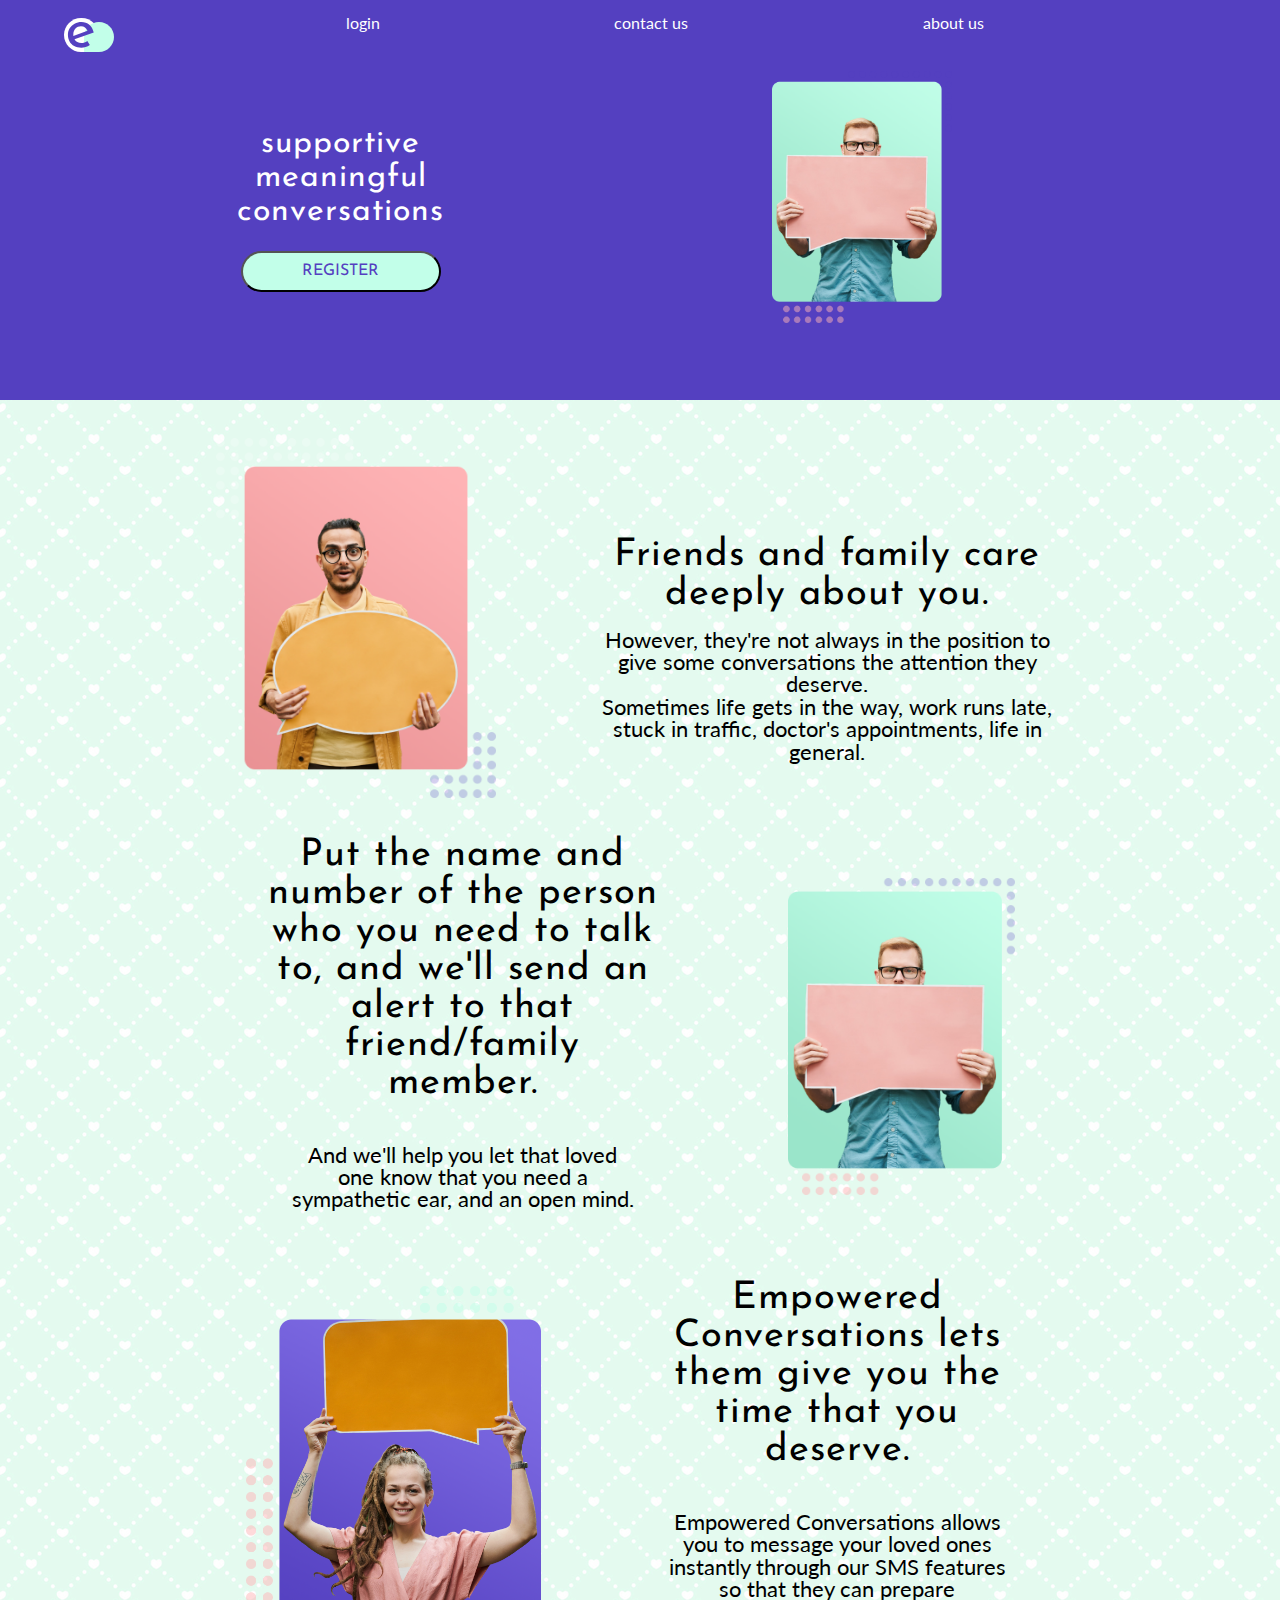
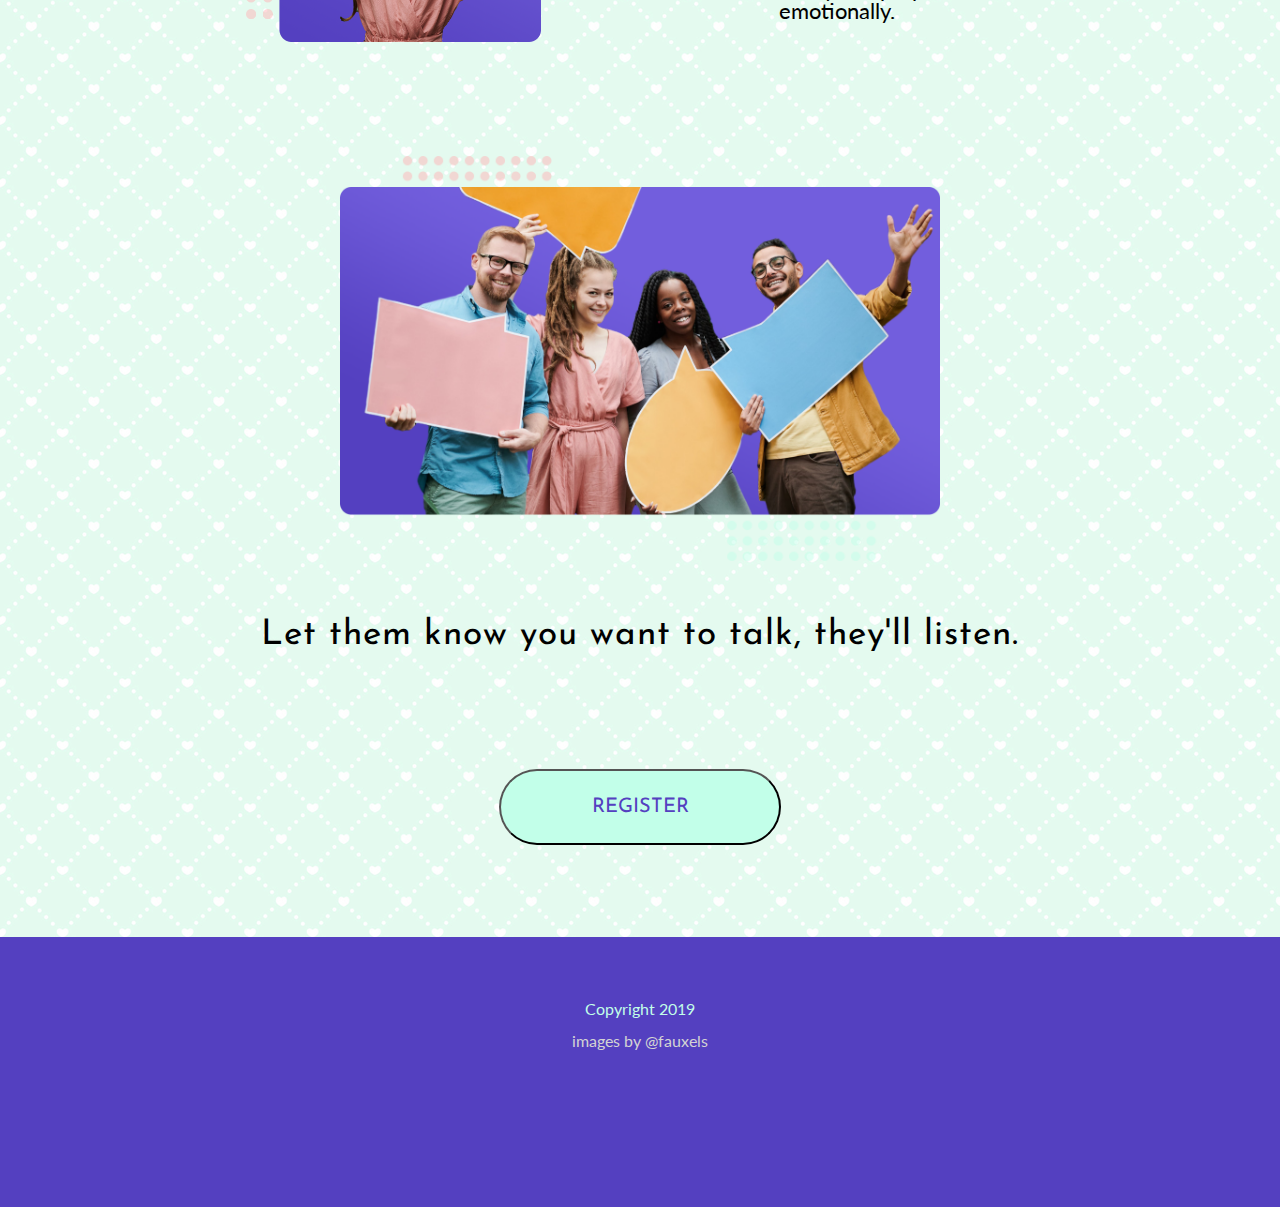
==== index.html @ f2c9d484 "Most of project finished, just need final group photos for the about page" ====
<!doctype html>

   <lang="en">
   <head>
       <meta charset="utf-8">
       <meta name="viewport" content="width=device-width, initial-scale=1.0">
       <title>Empowered Conversations</title>
       <link rel="stylesheet" href="https://cdnjs.cloudflare.com/ajax/libs/font-awesome/4.7.0/css/font-awesome.min.css">
      <link href="https://fonts.googleapis.com/css?family=Josefin+Sans|Lato&display=swap" rel="stylesheet">
      <!--<link rel="stylesheet" href="https://www.w3schools.com/w3css/4/w3.css">--> <!--possibly going to use this library for animations, not sure yet-->

       <link rel="stylesheet" href="css/index.css">

       <!--[if lt IE 9]>
         <script src="https://cdnjs.cloudflare.com/ajax/libs/html5shiv/3.7.3/html5shiv.js"></script>
       <![endif]-->
   </head>

   <body>

     <div class = "topBlock">
     <nav>
       <div class="topnav"> <!-- giving this a class so we can target the hamburger menu--->


          <a href = "index.html" class ="active">
            <div class "logo"> <svg width="50" height="40" viewBox="0 0 434 295" fill="none" xmlns="http://www.w3.org/2000/svg">
    <path d="M301 147.5C301 66.038 234.966 0 153.51 0H147.49C66.0335 0 0 66.038 0 147.5C0 228.962 66.0335 295 147.49 295H301V147.5Z" fill="white"/>
    <path d="M174 165C174 93.2029 232.203 35 304 35C375.797 35 434 93.203 434 165C434 236.797 375.797 295 304 295H174V165Z" fill="#C2FFE9"/>
    <path d="M151.091 217.365C168.739 217.365 185.879 211.27 202.509 199.079L224.4 234.127C213.2 241.577 200.982 247.503 187.745 251.905C174.848 255.968 162.291 258 150.073 258C126.655 258 106.121 253.259 88.4727 243.778C71.1636 233.958 57.7576 220.582 48.2545 203.651C38.7515 186.72 34 167.587 34 146.254C34 125.598 39.0909 106.804 49.2727 89.873C59.7939 72.6032 74.0485 59.0582 92.0364 49.2381C110.024 39.0794 129.709 34 151.091 34C178.582 34 201.491 42.127 219.818 58.381C238.485 74.2963 251.212 96.6455 258 125.429L91.0182 183.841C97.1273 194.339 105.273 202.635 115.455 208.73C125.976 214.487 137.855 217.365 151.091 217.365ZM147.527 71.5873C128.182 71.5873 112.23 78.3598 99.6727 91.9048C87.1152 105.45 80.8364 122.72 80.8364 143.714C80.8364 148.794 81.0061 152.688 81.3455 155.397L204.036 110.19C198.945 98.6773 191.648 89.3651 182.145 82.254C172.982 75.1429 161.442 71.5873 147.527 71.5873Z" fill="#5440C0"/>
    </svg></div>
          </a>
          <div id="theLinks">
            <a href="#login">login</a>
            <a href="#contact">contact us</a>
            <a href="about.html">about us</a>

            </div>
            <a href="javascript:void(0);" class="icon" onclick="myFunction()">
              <i class="fa fa-bars"></i>
          </a>
        </div>

    </nav>

    <div class = "topThird">
      
      <div class = "containerH1">
      <h1> supportive</h1>
      <h1>meaningful</h1>
      <h1>conversations </h1>
      <button>REGISTER</button>
    </div>
      <img src = "images/Group 59.png">
      <img id ="probImage" src = "images/Group 58.png">

        <div class="slideshow-container">

          
          <div class="mySlides fade">
            <img src="images/Group 57.png">
          </div>
          <div class="mySlides fade">
            <img src="images/Group 63.png">
          </div>
          <div class="mySlides fade">
            <img src="images/Group 62.png" >
          </div>
          <div class="mySlides fade">
            <img src="images/Group 58.png" >
          </div>
        </div>

    </div>
    </div> 
    <div class = "mainContent">

      <div class = "topMain">
          <img  src = "images/Group 58.png">
          <div class = "text-container ">
        <h2> Friends and family care deeply about you. </h2>
        <p>However, they're not always in the position to give some conversations the attention they deserve.</p>
        <p>Sometimes life gets in the way, work runs late, stuck in traffic, doctor's appointments, life in general. </p>
        </div>
        </div>

        <div class = "midMain">
          <img src ="images/Group 57.png">
          <div class = "text-container">
          <h2>Put the name and number of the person who you need to talk to, and we'll send an alert to that friend/family member.</h2>
          <p>And we'll help you let that loved one know that you need a sympathetic ear, and an open mind.</p>
        </div>

          </div>

          <div class = "botMain">
            <img src = "images/Group 62.png">
            <div class = "text-container">
            <h2>Empowered Conversations lets them give you the time that you deserve.</h2>
            <p>Empowered Conversations allows you to message your loved ones instantly through our SMS features so that
  they can prepare emotionally.</p>
            </div>
            </div>

    </div> 
    <div class = "bottomContent">
      <img src = "images/Group 63.png">
      <img id ="altImage" src = "images/Group 59.png">
      <h2>Let them know you want to talk, they'll listen.</h2>

      <button>REGISTER</button>
    </div>
    <div class = "botBlock">
      <div class = "copyContent">
        <p><br><br><br><br>   Copyright 2019</p>
        <br>
        <a href="https://www.pexels.com/@fauxels">images by @fauxels</a>
      </div>

    </div>

<script src="index.js"></script>
   </body>
---- css/index.css ----
html,body,div,span,applet,object,iframe,h1,h2,h3,h4,h5,h6,p,blockquote,pre,a,abbr,acronym,address,big,cite,code,del,dfn,em,img,ins,kbd,q,s,samp,small,strike,strong,sub,sup,tt,var,b,u,i,center,dl,dt,dd,ol,ul,li,fieldset,form,label,legend,table,caption,tbody,tfoot,thead,tr,th,td,article,aside,canvas,details,embed,figure,figcaption,footer,header,hgroup,menu,nav,output,ruby,section,summary,time,mark,audio,video{margin:0;padding:0;border:0;font-size:100%;font:inherit;vertical-align:baseline}article,aside,details,figcaption,figure,footer,header,hgroup,menu,nav,section{display:block}body{line-height:1}ol,ul{list-style:none}blockquote,q{quotes:none}blockquote:before,blockquote:after,q:before,q:after{content:'';content:none}table{border-collapse:collapse;border-spacing:0}*{box-sizing:border-box}html,body{text-align:center;height:100%;font-family:'Lato',sans-serif}h1,h2,h3,h4,h5{font-family:'Josefin Sans',sans-serif;letter-spacing:1px;margin-bottom:15px}body{background-image:url("../images/background.png")}body .topBlock{background-color:#5440C0;height:400px;width:100%}body .topBlock nav .topnav{overflow:hidden;position:relative;display:flex;justify-content:flex-start;padding-top:15px;margin-left:5%;margin-right:5%}@media only screen and (min-width:501px){body .topBlock nav .topnav i{display:none}}body .topBlock nav .topnav .icon{position:absolute;right:0}body .topBlock nav .topnav #theLinks{display:none;justify-content:space-around;width:80%;color:black}@media only screen and (min-width:501px){body .topBlock nav .topnav #theLinks{display:flex;justify-content:space-around;width:80%}}@media only screen and (min-width:801px){body .topBlock nav .topnav #theLinks{margin-left:10%;margin-right:10%}}body .topBlock nav .topnav #theLinks :hover{color:#C2FFE9}body .topBlock nav .topnav a{text-decoration:none;flex-wrap:wrap;color:white}body .topBlock nav .topnav a :hover{background-color:#5440C0;color:#C2FFE9}body .topBlock .topThird{display:flex;flex-direction:column;align-items:center;justify-content:center}@media only screen and (min-width:501px){body .topBlock .topThird{flex-direction:row;justify-content:space-evenly}}@media only screen and (min-width:501px){body .topBlock .topThird .containerH1{max-width:355px;max-height:102px;align-items:center}}body .topBlock .topThird h1{text-align:center;width:100%;color:white;font-size:2em;margin-bottom:2px}@media only screen and (min-width:501px){body .topBlock .topThird h1{max-width:540px}}body .topBlock .topThird img{display:none;max-width:361px}@media only screen and (min-width:501px){body .topBlock .topThird img{display:flex;margin-top:5%;width:50%}}@media only screen and (min-width:1001px){body .topBlock .topThird img{display:none}}body .topBlock .topThird #probImage{display:flex;align-self:center;width:55%;height:45%;margin-bottom:5%;margin-top:5%;max-height:300px;max-width:221px}@media only screen and (min-width:501px){body .topBlock .topThird #probImage{display:none}}body .topBlock .topThird button{margin-top:5%;margin-bottom:5%;height:12vw;width:50vw;font-size:1em;background-color:#C2FFE9;color:#5440C0;border-radius:40px;max-width:200px;max-height:41px;font-family:'Josefin Sans',sans-serif}body .topBlock .topThird button :hover{background-color:red;opacity:0.2;transition:1.5s;color:#C2FFE9}@media only screen and (min-width:501px){body .topBlock .topThird button{margin-top:10%}}body .topBlock .topThird .slideshow-container{display:none}@media only screen and (min-width:1001px){body .topBlock .topThird .slideshow-container{align-items:center;justify-content:center;display:flex;width:60%;max-width:361px;max-height:244px}}body .topBlock .topThird .slideshow-container .mySlides{display:none;min-width:361px;min-height:244px;justify-content:center}body .topBlock .topThird .slideshow-container .mySlides img{display:flex;margin:0;padding:none;margin-top:10%}body .topBlock .topThird .slideshow-container .fade{-webkit-animation-name:fade;-webkit-animation-duration:1.5s;animation-name:fade;animation-duration:1.5s}@-webkit-keyframes fade{from{opacity:.4}to{opacity:1}}@keyframes fade{from{opacity:.4}to{opacity:1}}body .mainContent{display:flex;flex-direction:column}body .mainContent .topMain{padding:3vw;margin:10vw;width:80%;justify-content:center;align-items:center}@media only screen and (min-width:501px){body .mainContent .topMain{display:flex;flex-direction:row;margin-bottom:0;margin-top:0;align-items:center}}body .mainContent .topMain img{width:55%;height:45%;margin-bottom:5%;display:none;max-height:300px;max-width:221px}@media only screen and (min-width:501px){body .mainContent .topMain img{display:flex;width:35%;position:inherit;margin-bottom:0}}@media only screen and (min-width:1001px){body .mainContent .topMain img{display:flex;width:35%;height:40%;position:inherit;margin-bottom:0;margin-top:0%;max-width:280px;max-height:500px}}body .mainContent .topMain .text-container{margin-top:43%}@media only screen and (min-width:501px){body .mainContent .topMain .text-container{width:50%;margin-left:10%;margin-top:0}}@media only screen and (min-width:1001px){body .mainContent .topMain .text-container{font-size:1.4em}}body .mainContent .topMain h2{font-size:25px}@media only screen and (min-width:501px){body .mainContent .topMain h2{margin-top:5vw}}@media only screen and (min-width:1001px){body .mainContent .topMain h2{font-size:1.7em}}body .mainContent .midMain{justify-content:center;align-items:center;padding-left:1.5vw;padding-right:1.5vw;margin-left:10%;margin-right:10%}@media only screen and (min-width:501px){body .mainContent .midMain{display:flex;flex-direction:row-reverse;margin-bottom:0;margin-top:0}}body .mainContent .midMain img{width:60%}@media only screen and (min-width:501px){body .mainContent .midMain img{width:23%;height:50%}}@media only screen and (min-width:501px){body .mainContent .midMain .text-container{justify-content:center;align-items:center;width:40%;margin-right:13%}}@media only screen and (min-width:1001px){body .mainContent .midMain .text-container{font-size:1.4em}}body .mainContent .midMain .text-container h2{font-size:25px}@media only screen and (min-width:1001px){body .mainContent .midMain .text-container h2{font-size:1.7em}}body .mainContent .midMain .text-container p{display:none;padding:2vw}@media only screen and (min-width:801px){body .mainContent .midMain .text-container p{display:flex}}body .mainContent .botMain{padding-left:1.5vw;padding-right:1.5vw;margin:10vw;justify-content:center;align-items:center}@media only screen and (min-width:501px){body .mainContent .botMain{display:flex;flex-direction:row;margin-bottom:0;margin-top:0}}body .mainContent .botMain img{width:70%;margin-bottom:10% ;margin-right:10%}@media only screen and (min-width:501px){body .mainContent .botMain img{width:30%;margin-left:5%;margin-bottom:5%;margin-top:5%;height:30%}}@media only screen and (min-width:1001px){body .mainContent .botMain img{margin-left:10%}}@media only screen and (min-width:1001px){body .mainContent .botMain .text-container{font-size:1.4em;margin-right:10%}}body .mainContent .botMain .text-container h2{font-size:25px}@media only screen and (min-width:1001px){body .mainContent .botMain .text-container h2{font-size:1.7em}}body .mainContent .botMain .text-container p{padding:2vw}body .bottomContent{display:flex;flex-direction:column;align-items:center;justify-content:center;margin-top:5%;margin-left:5%;margin-right:5%}body .bottomContent img{width:60%;margin-top:10%;max-width:340px}@media only screen and (min-width:501px){body .bottomContent img{width:60%}}@media only screen and (min-width:1001px){body .bottomContent img{margin-top:0;display:none}}body .bottomContent #altImage{display:none}@media only screen and (min-width:1001px){body .bottomContent #altImage{display:flex;width:60%;max-width:600px}}body .bottomContent h2{margin-top:5%;font-size:20px}@media only screen and (min-width:501px){body .bottomContent h2{font-size:40px;margin-bottom:10%}}@media only screen and (min-width:1001px){body .bottomContent h2{font-size:2.2em}}body .bottomContent button{height:12vw;width:50vw;font-size:20px;background-color:#C2FFE9;color:#5440C0;border-radius:40px;margin-bottom:8%;font-family:'Josefin Sans',sans-serif;max-width:282px;max-height:76px}@media only screen and (min-width:501px){body .bottomContent button{width:50%}}body .botBlock{background-color:#5440C0;height:30%}body .botBlock .copyContent{color:#C2FFE9}body .botBlock a{text-decoration:none;color:lightgray}
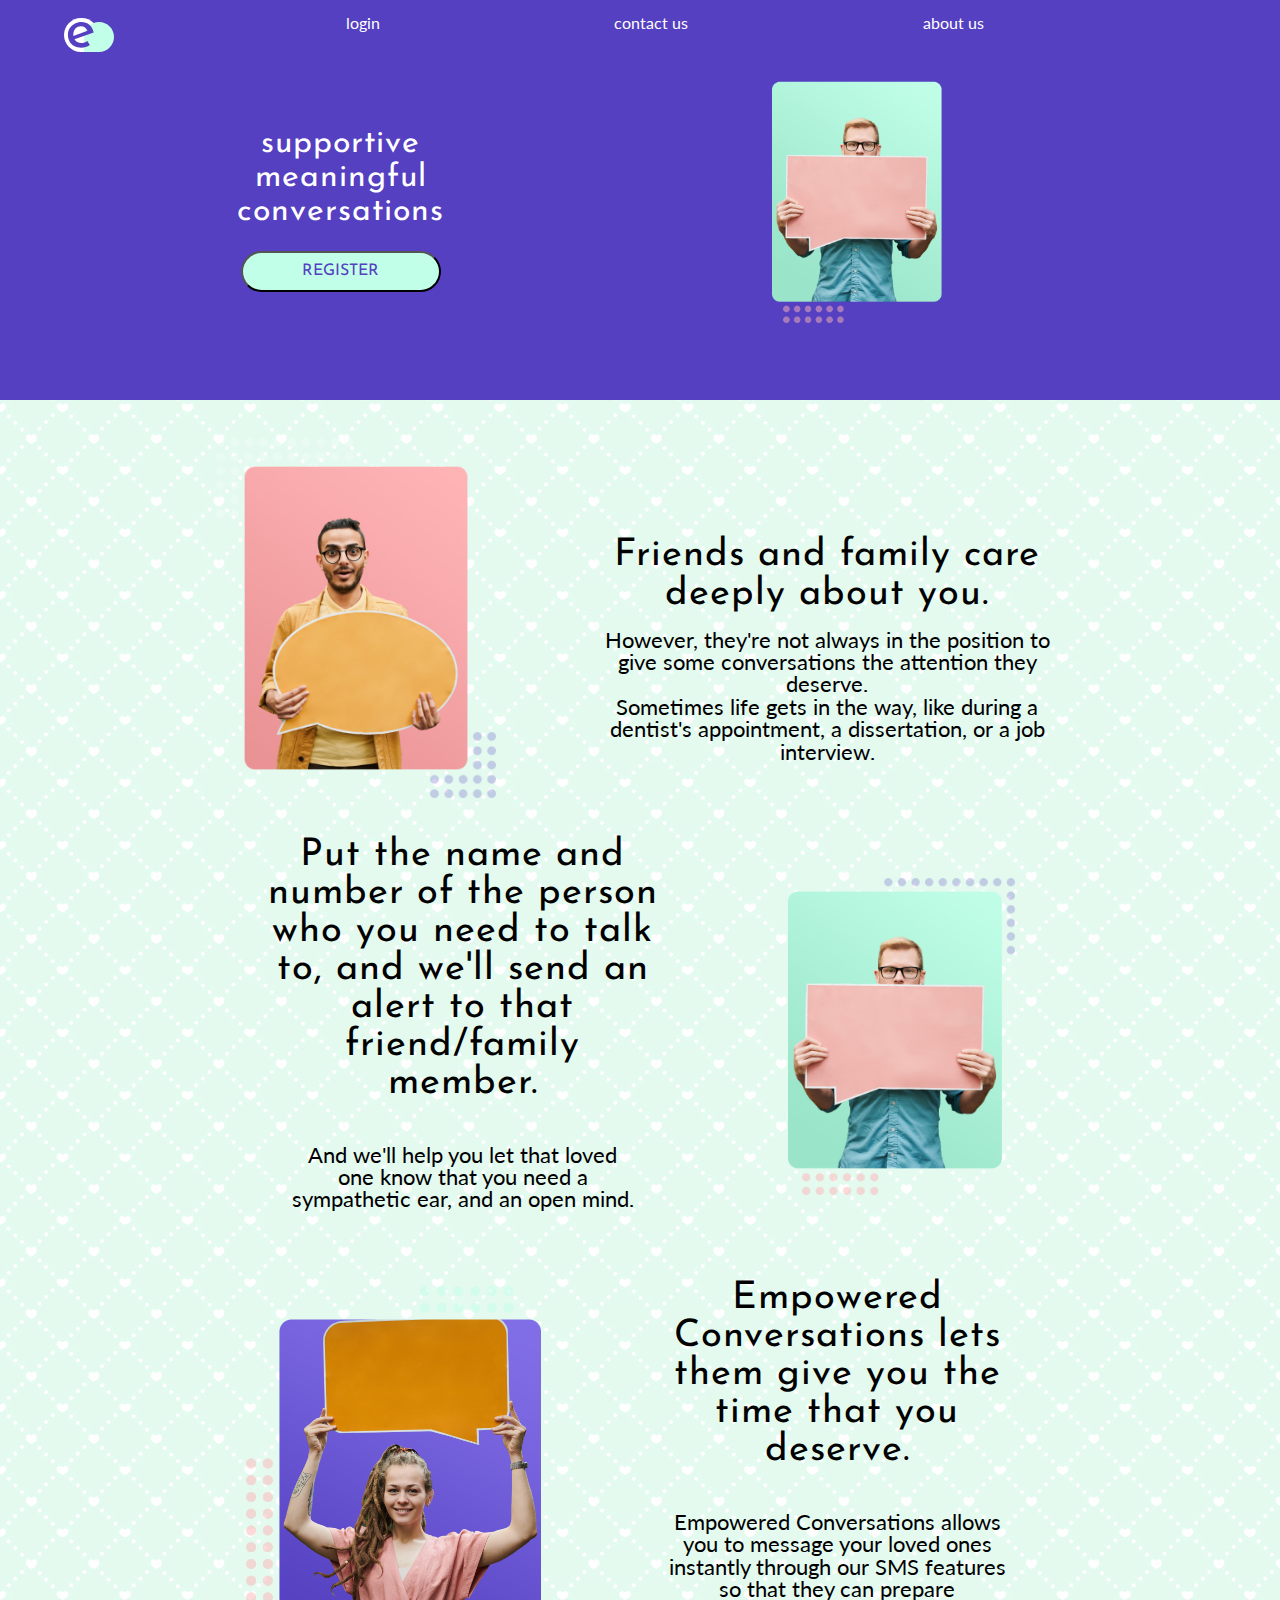
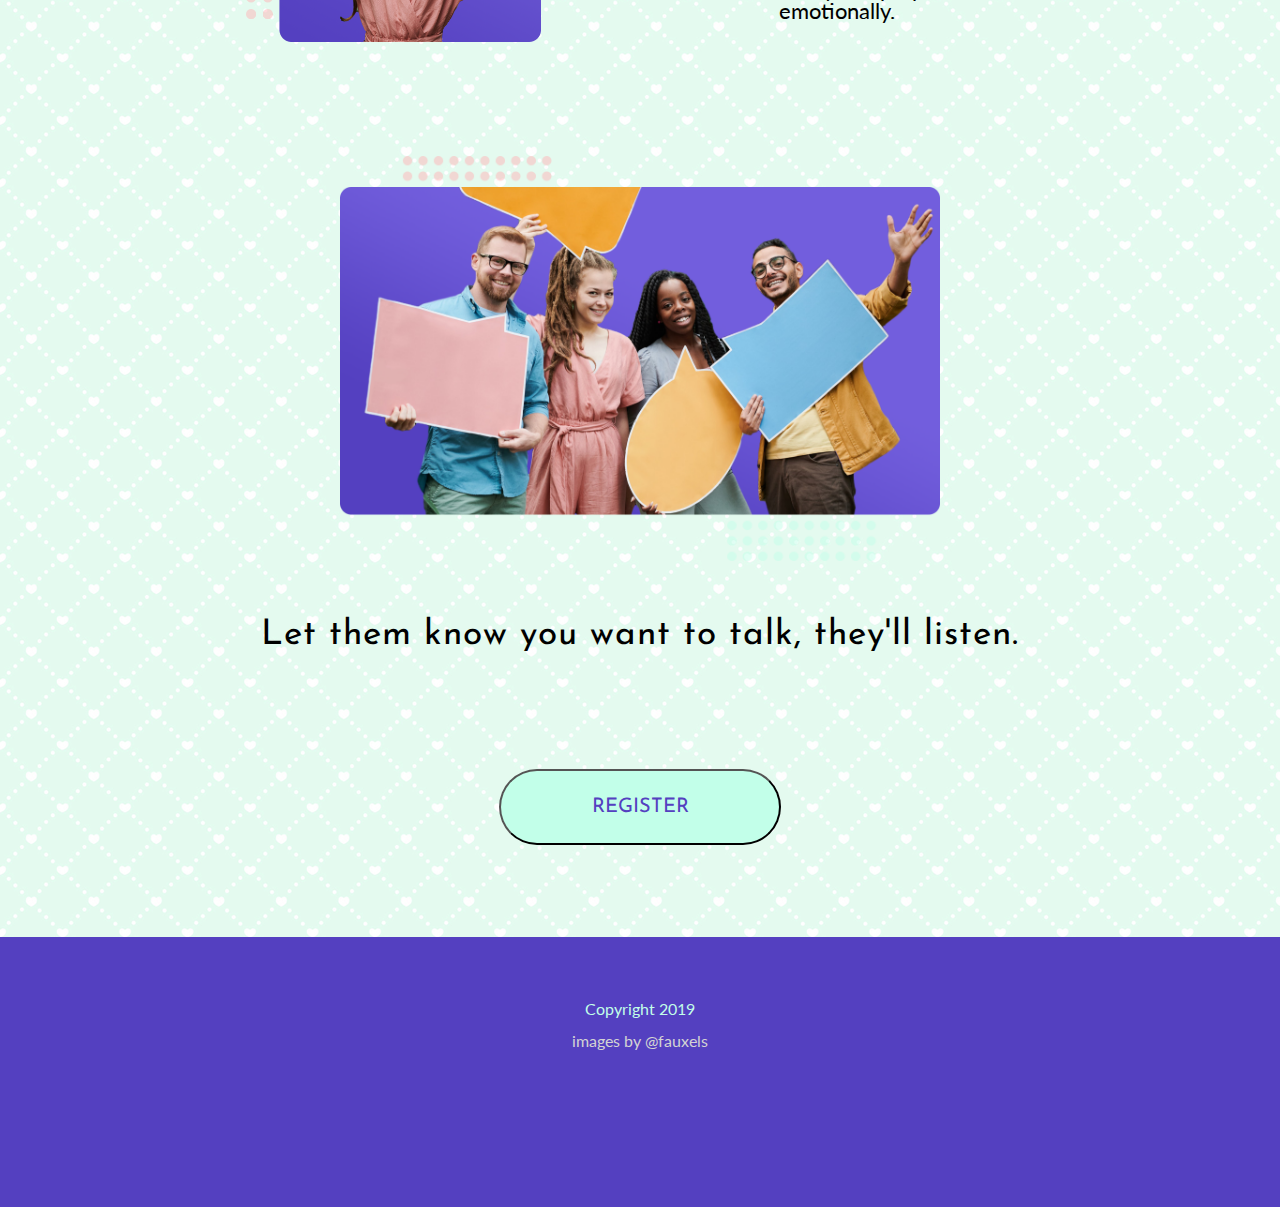
==== commit 7300fb1a: "Final waiting for links for reg and signup" ====
--- a/index.html
+++ b/index.html
@@ -20,7 +20,7 @@
 
      <div class = "topBlock">
      <nav>
-       <div class="topnav"> <!-- giving this a class so we can target the hamburger menu--->
+       <div class="topnav"> 
 
 
           <a href = "index.html" class ="active">
@@ -32,7 +32,7 @@
           </a>
           <div id="theLinks">
             <a href="#login">login</a>
-            <a href="#contact">contact us</a>
+            <a href="contact.html">contact us</a>
             <a href="about.html">about us</a>
 
             </div>
@@ -80,7 +80,7 @@
           <div class = "text-container ">
         <h2> Friends and family care deeply about you. </h2>
         <p>However, they're not always in the position to give some conversations the attention they deserve.</p>
-        <p>Sometimes life gets in the way, work runs late, stuck in traffic, doctor's appointments, life in general. </p>
+        <p>Sometimes life gets in the way, like during a dentist's appointment, a dissertation, or a job interview. </p>
         </div>
         </div>
 
